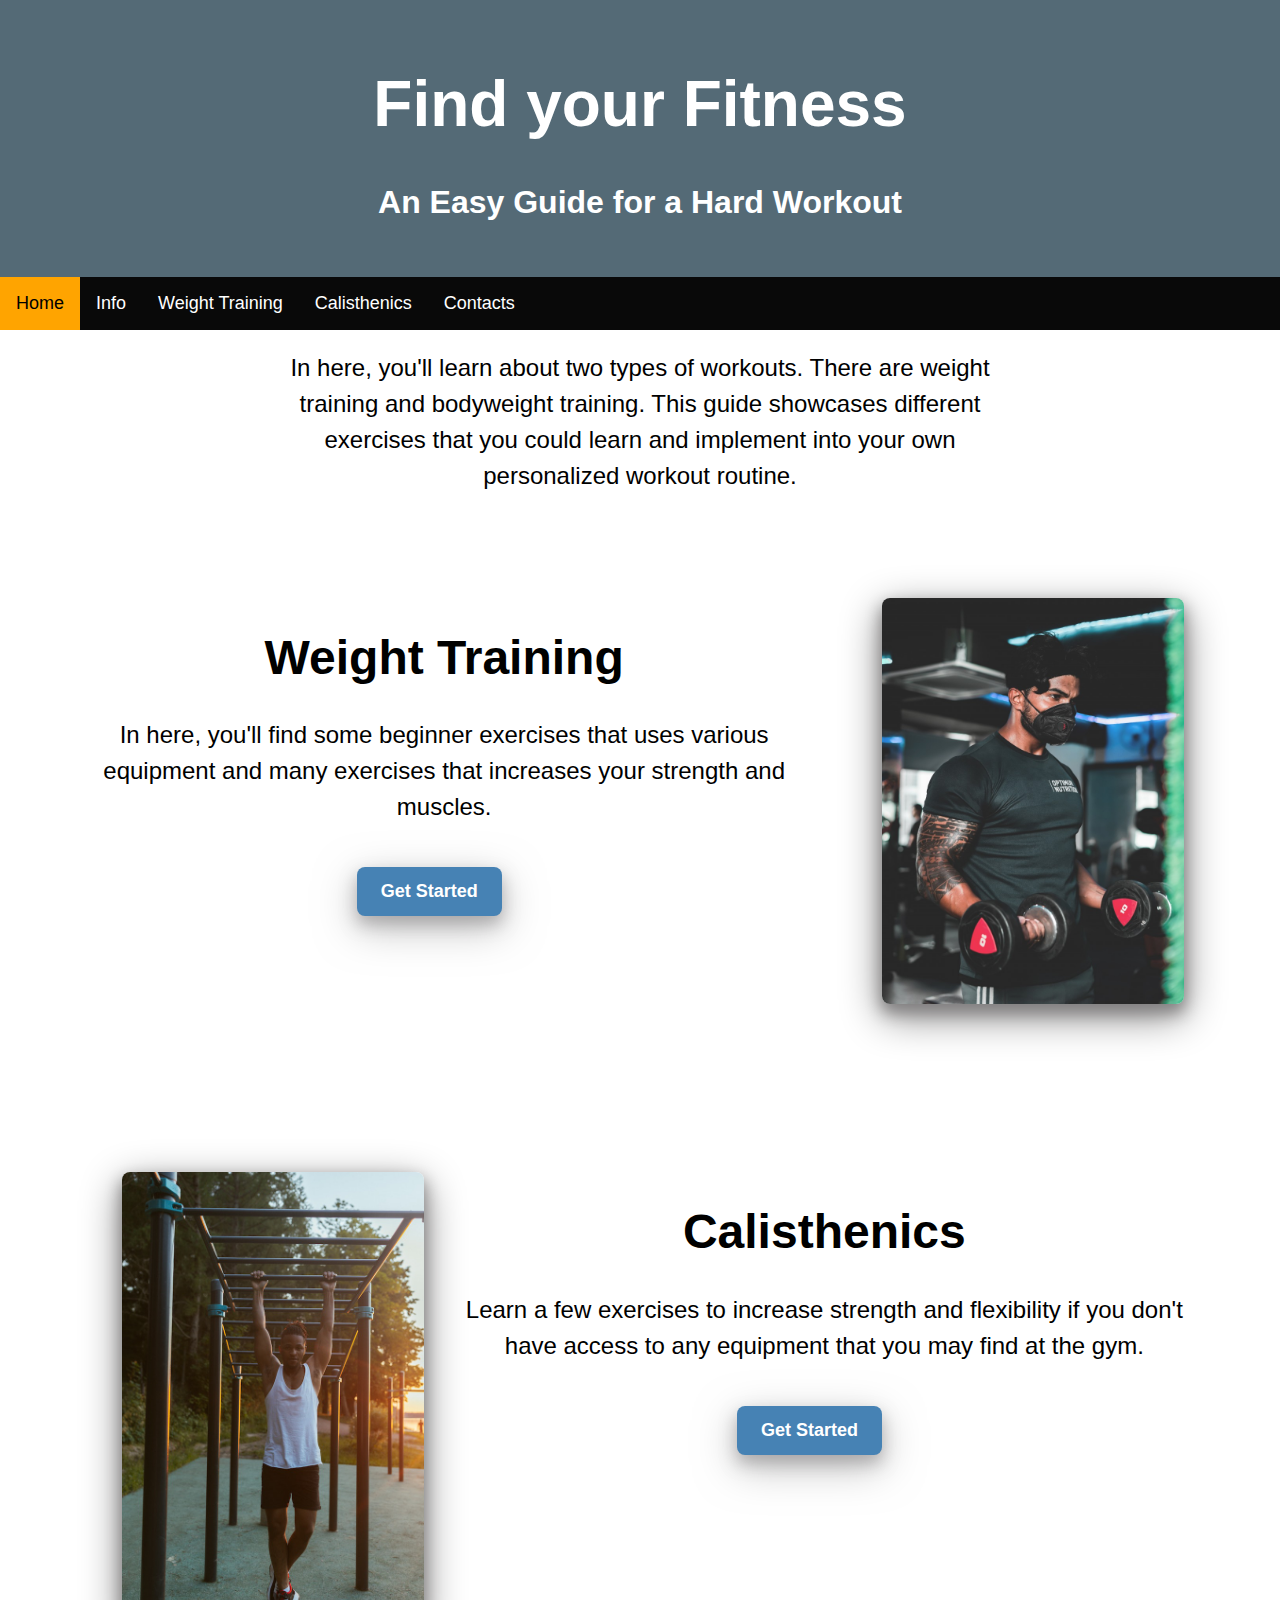
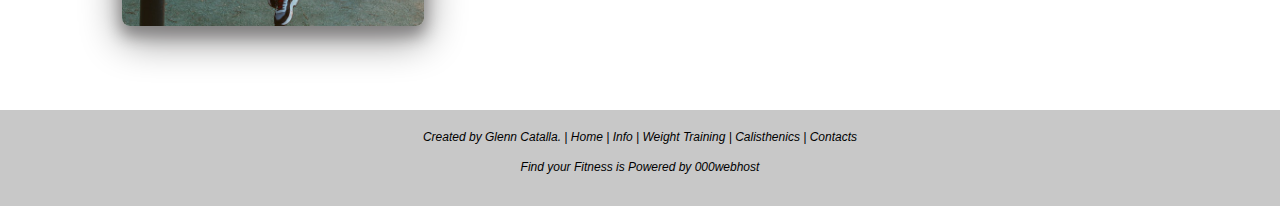
==== index.html @ c1d6f302 "First commit" ====
<!DOCTYPE html>
<html lang="en">

<head>
    <meta charset="UTF-8">
    <meta http-equiv="X-UA-Compatible" content="IE=edge">
    <meta name="viewport" content="width=device-width, initial-scale=1.0">
    <title>Find your Fitness - Home</title>
    <link rel="stylesheet" href="index-style.css">
    <script src="1navbar.js" defer></script>
</head>

<body>
    <!-- Header -->
    <div class="header">
        <h1>Find your Fitness</h1>
        <p><strong>An Easy Guide for a Hard Workout</strong></p>
    </div>

    <!-- Sticky Navbar -->
    <div id="navbar">
        <a class="active" href="index.html" target="_self">Home</a>
        <a href="info.html" target="_self">Info</a>
        <a href="weights.html" target="_self">Weight Training</a>
        <a href="calisthenics.html" target="_self">Calisthenics</a>
        <a href="contacts.html" target="_self">Contacts</a>
    </div>

    <!-- First Text -->
    <div style="text-align:center">
        <p style="font-size: 24px; margin: 20px; padding-left: 20%; padding-right: 20%; line-height: 150%;">In here,
            you'll learn about two types of workouts. There are weight training and
            bodyweight training. This guide showcases different exercises that you could learn and implement into your
            own
            personalized workout routine.</p>
    </div>

    <!-- Weight Training -->
    <div class="container">
        <div class="row">
            <div class="column-main">
                <h1 class="section">Weight Training</h1>
                <p class="text">
                    In here, you'll find some beginner exercises that uses various equipment and many exercises that
                    increases your strength and muscles.</p>
                <br>
                <a id="button" href="weights.html"><strong>Get Started</strong></a>
            </div>
            <div class="column-side">
                <img src="./images/index1.jpg" alt="Image of weight training" width="360" height="480">
            </div>
        </div>
    </div>

    <!-- Calisthenics -->
    <div class="container">
        <div class="row">
            <div class="column-side">
                <img src="./images/index2.jpg" alt="Image of calisthenics" width="360" height="480">
            </div>
            <div class="column-main">
                <h1 class="section">Calisthenics</h1>
                <p class="text">Learn a few exercises to increase strength and flexibility if you don't have access to
                    any equipment that you may find at the gym.</p>
                <br>
                <a id="button" href="calisthenics.html"><strong>Get Started</strong></a>
            </div>
        </div>
    </div>

    <!-- Footer -->
    <div class="footer">
        <address>Created by <a href="mailto:glenn.catalla@my.marianas.edu"
                style="text-decoration: none; color: black;">Glenn Catalla</a>. |
            <a href="index.html" target="_self" style="text-decoration: none; color: black;">Home</a> |
            <a href="info.html" target="_self" style="text-decoration: none; color: black;">Info</a> |
            <a href="weights.html" target="_self" style="text-decoration: none; color: black;">Weight Training</a> |
            <a href="calisthenics.html" target="_self" style="text-decoration: none; color: black;">Calisthenics</a> |
            <a href="contacts.html" target="_self" style="text-decoration: none; color: black;">Contacts</a>
            <p>Find your Fitness is Powered by 000webhost</p>
        </address>
</body>

</html>
---- index-style.css ----
* {
    box-sizing: border-box;
}

body {
    background-color: #FFFFFF;
    font-family: Verdana, Geneva, Tahoma, sans-serif;
    margin: 0;
}

.header {
    color: white;
    background: #546A76;
    font-size: 32px;
    text-align: center;
    padding: 24px;
}

#navbar {
    background-color: #090909;
    overflow: hidden;
}

#navbar a {
    color: white;
    font-size: 18px;
    text-align: center;
    text-decoration: none;
    display: block;
    float: left;
    padding: 16px 16px;
}

#navbar a:hover {
    color: white;
    background-color: #BC6C25;
}

#navbar a.active {
    color: black;
    background-color: #FFA400;
}

.sticky {
    position: fixed;
    top: 0;
    width: 100%;
}

.sticky+.content {
    padding-top: 64px;
}

.container {
    padding: 64px;
}

.row:after {
    content: "";
    display: table;
    clear: both
}

.column-main {
    float: left;
    width: 66%;
    padding: 20px;
}

.column-side {
    float: left;
    width: 33%;
    padding: 20px;
    padding-left: 5%;
}

.section {
    color: black;
    font-size: 48px;
    text-align: center;
}

.text {
    color: black;
    font-size: 24px;
    text-align: center;
    line-height: 150%;
}

#button {
    color: white;
    background-color: steelblue;
    box-shadow: 0 8px 16px 0 rgba(130, 128, 129, 0.5), 0 12px 40px 0 rgba(130, 128, 129, 0.5);
    font-size: 18px;
    text-decoration: none;
    border: none;
    border-radius: 8px;
    padding: 14px 24px;
    cursor: pointer;
    position: relative;
    float: right;
    left: -42%;

}

#button:hover {
    color: white;
    background-color: royalblue;
}

img {
    display: block;
    height: auto;
    max-width: 100%;
    border-radius: 8px;
    box-shadow: 0 8px 16px 0 rgba(130, 128, 129, 1), 0 12px 40px 0 rgba(130, 128, 129, 1);
}

.footer {
    background-color: rgb(200, 200, 200);
    font-size: 12px;
    text-align: center;
    line-height: 150%;
    padding: 18px;
    cursor: pointer;
}

@media screen and (max-width: 1000px) {

    .column-main,
    .column-side {
        width: 100%;
        text-align: center;
    }

    img {
        margin: auto;
    }

    #button {
        left: -40%;
    }
}

@media screen and (max-width: 600px) {

    #navbar {
        position: static;
    }

    #navbar a {
        float: none;
        width: 100%;
    }

    #button {
        left: -32%;
    }
}
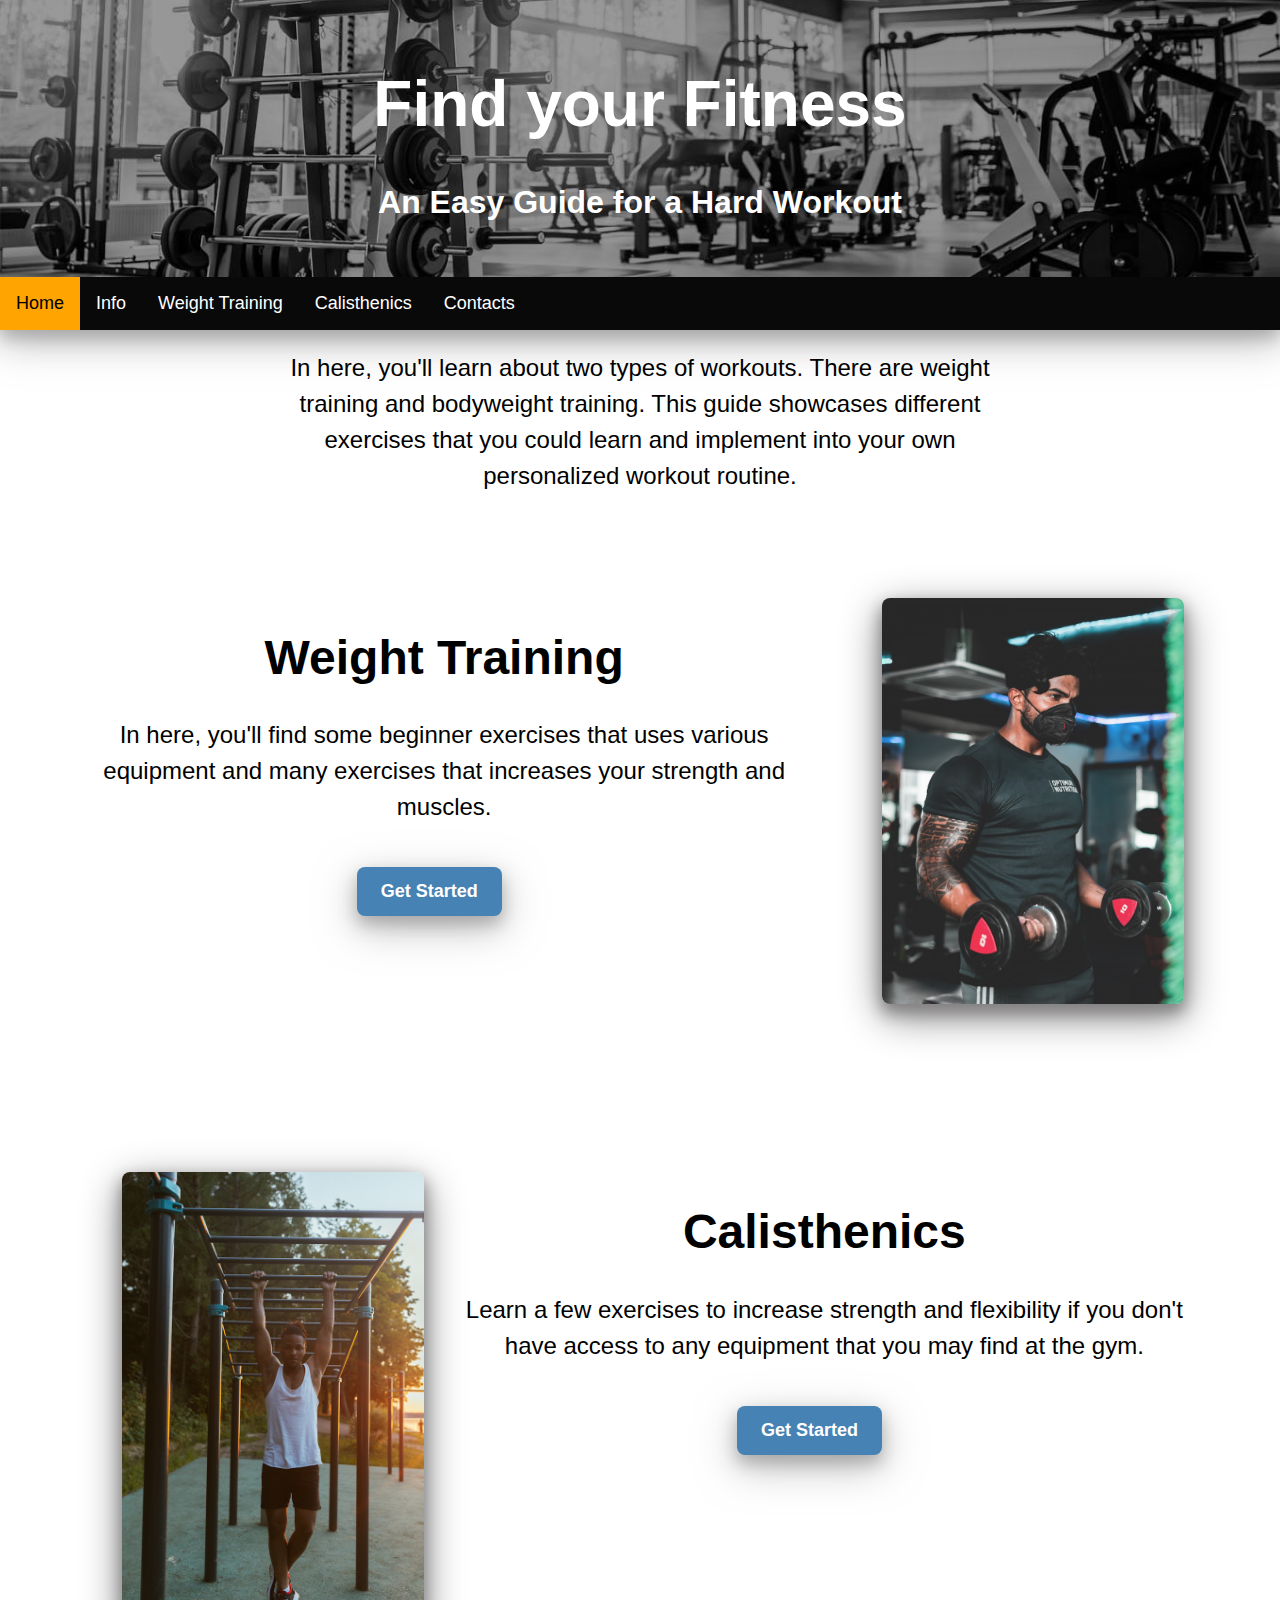
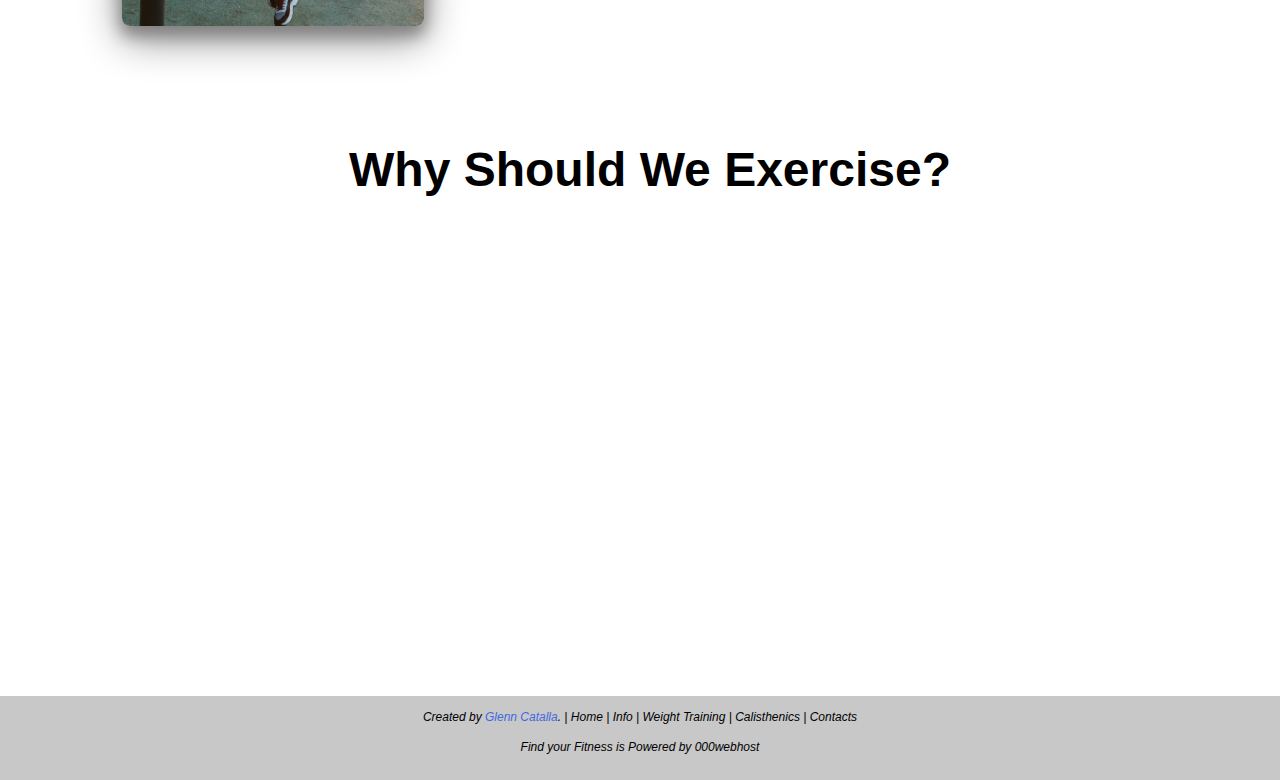
==== commit 99c4001b: "First commit" ====
--- a/index.html
+++ b/index.html
@@ -12,9 +12,11 @@
 
 <body>
     <!-- Header -->
-    <div class="header">
-        <h1>Find your Fitness</h1>
-        <p><strong>An Easy Guide for a Hard Workout</strong></p>
+    <div class="header-image">
+        <div class="header">
+            <h1>Find your Fitness</h1>
+            <p><strong>An Easy Guide for a Hard Workout</strong></p>
+        </div>
     </div>
 
     <!-- Sticky Navbar -->
@@ -47,7 +49,7 @@
                 <a id="button" href="weights.html"><strong>Get Started</strong></a>
             </div>
             <div class="column-side">
-                <img src="./images/index1.jpg" alt="Image of weight training" width="360" height="480">
+                <img id="pic" src="./images/index1.jpg" alt="Image of weight training" width="360" height="480">
             </div>
         </div>
     </div>
@@ -56,7 +58,7 @@
     <div class="container">
         <div class="row">
             <div class="column-side">
-                <img src="./images/index2.jpg" alt="Image of calisthenics" width="360" height="480">
+                <img id="pic" src="./images/index2.jpg" alt="Image of calisthenics" width="360" height="480">
             </div>
             <div class="column-main">
                 <h1 class="section">Calisthenics</h1>
@@ -68,16 +70,26 @@
         </div>
     </div>
 
+    <!-- Embedded Video -->
+    <div class="video">
+        <h1>Why Should We Exercise?</h1>
+        <iframe width="560" height="315" src="https://www.youtube.com/embed/7TrcgDRcrBw" title="YouTube video player"
+            frameborder="0"
+            allow="accelerometer; autoplay; clipboard-write; encrypted-media; gyroscope; picture-in-picture"
+            allowfullscreen></iframe>
+    </div>
+    <br>
+
     <!-- Footer -->
-    <div class="footer">
+    <div class="footer" style="margin-top: 10%; padding: 12px;">
         <address>Created by <a href="mailto:glenn.catalla@my.marianas.edu"
-                style="text-decoration: none; color: black;">Glenn Catalla</a>. |
+                style="text-decoration: none; color: royalblue;">Glenn Catalla</a>. |
             <a href="index.html" target="_self" style="text-decoration: none; color: black;">Home</a> |
             <a href="info.html" target="_self" style="text-decoration: none; color: black;">Info</a> |
             <a href="weights.html" target="_self" style="text-decoration: none; color: black;">Weight Training</a> |
             <a href="calisthenics.html" target="_self" style="text-decoration: none; color: black;">Calisthenics</a> |
             <a href="contacts.html" target="_self" style="text-decoration: none; color: black;">Contacts</a>
-            <p>Find your Fitness is Powered by 000webhost</p>
+            <p style="font-size: 12px;">Find your Fitness is Powered by 000webhost</p>
         </address>
 </body>
 
--- a/index-style.css
+++ b/index-style.css
@@ -8,9 +8,16 @@
     margin: 0;
 }
 
+.header-image {
+    background-image: url(./images/0header.jpg);
+    background-position: center;
+    background-repeat: no-repeat;
+    position: relative;
+    background-size: cover;
+}
+
 .header {
     color: white;
-    background: #546A76;
     font-size: 32px;
     text-align: center;
     padding: 24px;
@@ -19,6 +26,7 @@
 #navbar {
     background-color: #090909;
     overflow: hidden;
+    box-shadow: 0 8px 16px 0 rgba(130, 128, 129, 0.5), 0 12px 40px 0 rgba(130, 128, 129, 0.5);
 }
 
 #navbar a {
@@ -108,12 +116,24 @@
     background-color: royalblue;
 }
 
-img {
+#pic {
     display: block;
     height: auto;
     max-width: 100%;
     border-radius: 8px;
     box-shadow: 0 8px 16px 0 rgba(130, 128, 129, 1), 0 12px 40px 0 rgba(130, 128, 129, 1);
+}
+
+img[src*="https://cdn.000webhost.com/000webhost/logo/footer-powered-by-000webhost-white2.png"] {
+    display: none;
+}
+
+.video {
+    color: black;
+    font-size: 24px;
+    text-align: center;
+    position: relative;
+    left: 10px;
 }
 
 .footer {
@@ -133,7 +153,7 @@
         text-align: center;
     }
 
-    img {
+    #pic {
         margin: auto;
     }
 
@@ -142,7 +162,7 @@
     }
 }
 
-@media screen and (max-width: 600px) {
+@media screen and (max-width: 768px) {
 
     #navbar {
         position: static;
